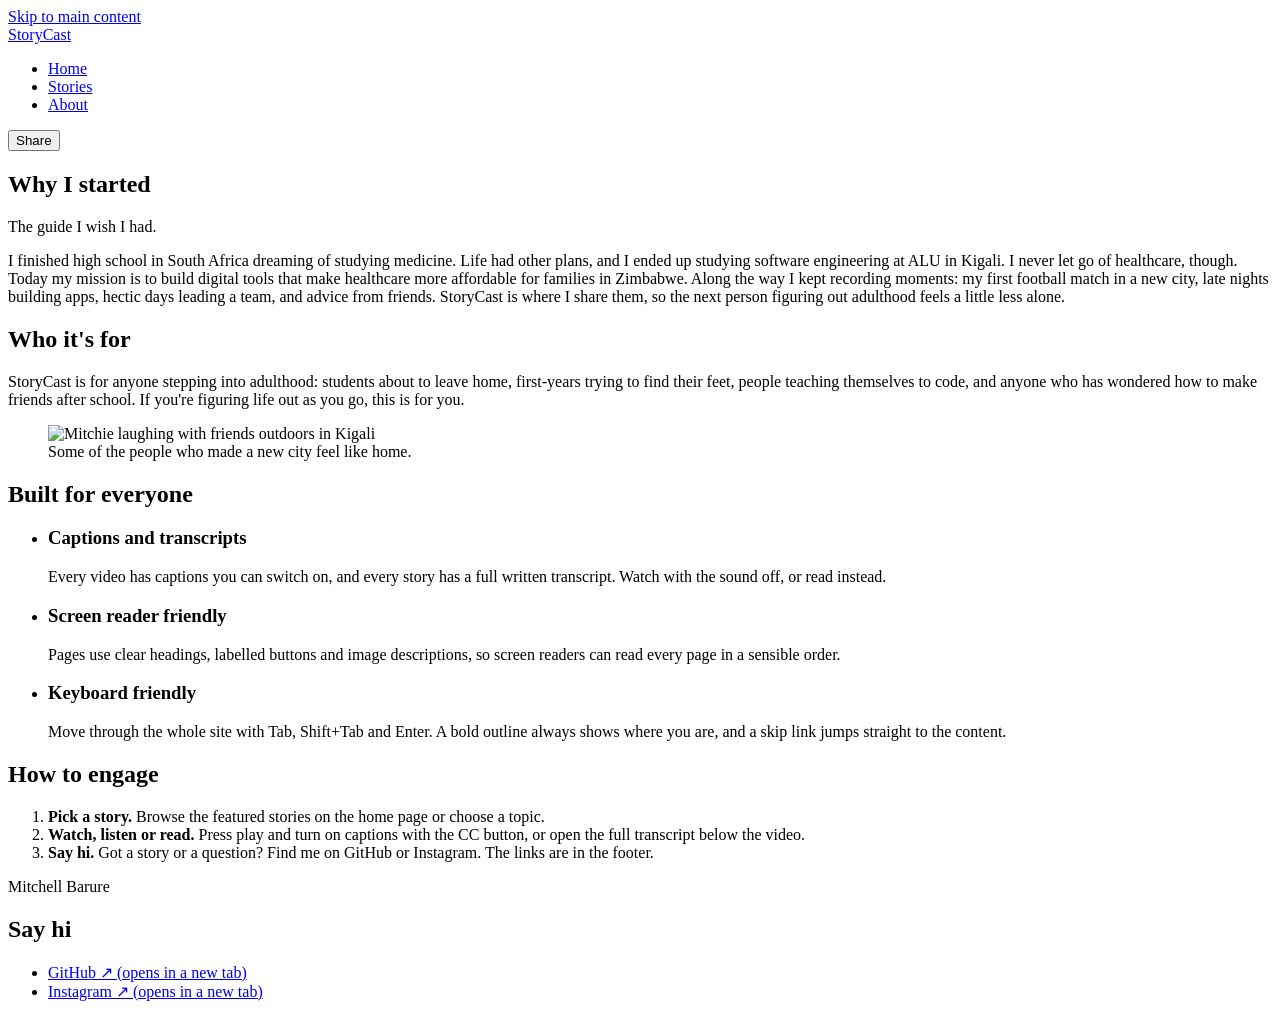
==== about.html @ 43ce634e "feat: add story content and audio story layout" ====
<!DOCTYPE html>
<html lang="en">
<head>
    <meta charset="UTF-8">
    <meta name="viewport" content="width=device-width, initial-scale=1.0">
    <meta name="description" content="Why StoryCast exists, who it's for, and how it's built so everyone can watch, read and listen.">
    <title>About | StoryCast</title>
    <link rel="stylesheet" href="css/main.css">
    <script src="js/main.js" defer></script>
</head>
<body>

    <!-- First focusable element: lets keyboard users jump past the nav -->
    <a class="skip-link" href="#main">Skip to main content</a>

    <header class="site-header">
        <!-- Swap the text for <img src="assets/images/logo.svg" alt="StoryCast"> when the logo is ready -->
        <a class="logo" href="index.html">StoryCast</a>

        <nav aria-label="Main">
            <ul class="nav-list">
                <li><a href="index.html">Home</a></li>
                <li><a href="story.html">Stories</a></li>
                <li><a href="about.html" aria-current="page">About</a></li>
            </ul>
        </nav>

        <!-- Hook for main.js: Web Share API, falling back to copying the link -->
        <button type="button" class="btn btn-share" data-share>Share</button>
        <!-- main.js writes "Link copied" etc. here so screen readers announce it -->
        <p class="visually-hidden" role="status" data-share-status></p>
    </header>

    <main id="main" tabindex="-1">

        <section class="about-intro" aria-labelledby="about-title">
            <h1 id="about-title">Why I started</h1>
            <p class="tagline">The guide I wish I had.</p>
            <p>I finished high school in South Africa dreaming of studying medicine. Life had other plans, and I ended up studying software engineering at ALU in Kigali. I never let go of healthcare, though. Today my mission is to build digital tools that make healthcare more affordable for families in Zimbabwe. Along the way I kept recording moments: my first football match in a new city, late nights building apps, hectic days leading a team, and advice from friends. StoryCast is where I share them, so the next person figuring out adulthood feels a little less alone.</p>
        </section>

        <section class="audience" aria-labelledby="audience-title">
            <div class="audience-text">
                <h2 id="audience-title">Who it's for</h2>
                <p>StoryCast is for anyone stepping into adulthood: students about to leave home, first-years trying to find their feet, people teaching themselves to code, and anyone who has wondered how to make friends after school. If you're figuring life out as you go, this is for you.</p>
            </div>
            <figure class="audience-photo">
                <!-- TODO: update alt to describe the real photo -->
                <img src="assets/images/group-photo.jpg" alt="Mitchie laughing with friends outdoors in Kigali">
                <figcaption>Some of the people who made a new city feel like home.</figcaption>
            </figure>
        </section>

        <section class="accessibility" aria-labelledby="access-title">
            <h2 id="access-title">Built for everyone</h2>
            <ul class="feature-list">
                <li class="feature-card">
                    <span class="feature-icon" aria-hidden="true"></span>
                    <h3>Captions and transcripts</h3>
                    <p>Every video has captions you can switch on, and every story has a full written transcript. Watch with the sound off, or read instead.</p>
                </li>
                <li class="feature-card">
                    <span class="feature-icon" aria-hidden="true"></span>
                    <h3>Screen reader friendly</h3>
                    <p>Pages use clear headings, labelled buttons and image descriptions, so screen readers can read every page in a sensible order.</p>
                </li>
                <li class="feature-card">
                    <span class="feature-icon" aria-hidden="true"></span>
                    <h3>Keyboard friendly</h3>
                    <p>Move through the whole site with Tab, Shift+Tab and Enter. A bold outline always shows where you are, and a skip link jumps straight to the content.</p>
                </li>
            </ul>
        </section>

        <section class="engage" aria-labelledby="engage-title">
            <h2 id="engage-title">How to engage</h2>
            <ol class="steps">
                <li><strong>Pick a story.</strong> Browse the featured stories on the home page or choose a topic.</li>
                <li><strong>Watch, listen or read.</strong> Press play and turn on captions with the CC button, or open the full transcript below the video.</li>
                <li><strong>Say hi.</strong> Got a story or a question? Find me on GitHub or Instagram. The links are in the footer.</li>
            </ol>
        </section>

    </main>

    <footer class="site-footer">
        <p class="footer-name">Mitchell Barure</p>
        <div class="socials">
            <h2 class="socials-title">Say hi</h2>
            <!-- TODO: add my real profile URLs -->
            <ul class="socials-list">
                <li>
                    <a href="https://github.com/" target="_blank" rel="noopener noreferrer">
                        <span class="social-icon" aria-hidden="true"></span>
                        GitHub
                        <span aria-hidden="true">&nearr;</span>
                        <span class="visually-hidden">(opens in a new tab)</span>
                    </a>
                </li>
                <li>
                    <a href="https://instagram.com/" target="_blank" rel="noopener noreferrer">
                        <span class="social-icon" aria-hidden="true"></span>
                        Instagram
                        <span aria-hidden="true">&nearr;</span>
                        <span class="visually-hidden">(opens in a new tab)</span>
                    </a>
                </li>
            </ul>
        </div>
    </footer>

</body>
</html>
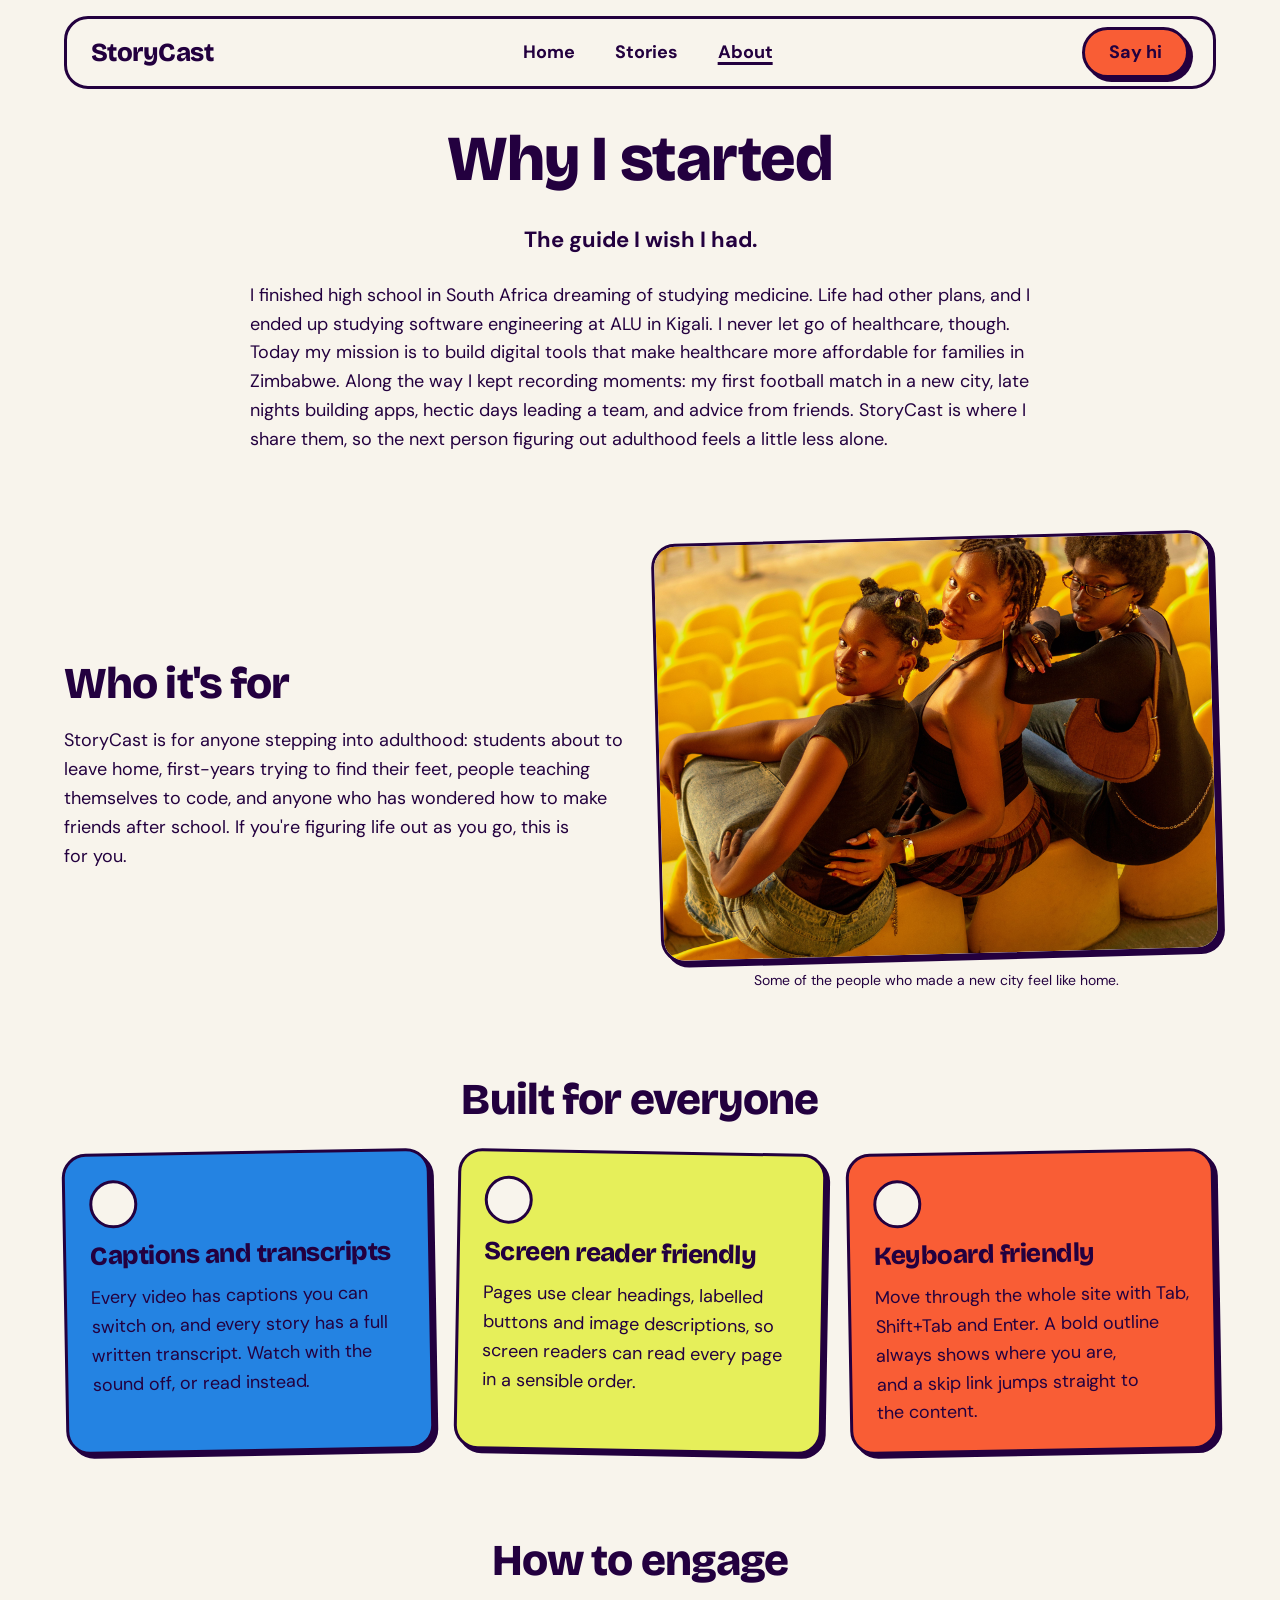
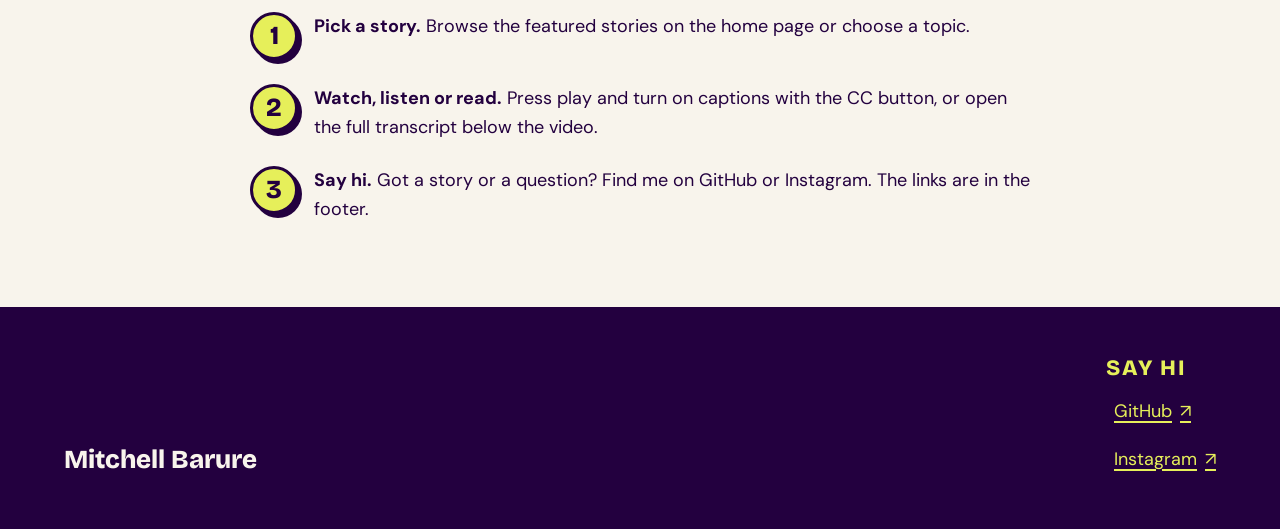
==== commit ea82fa0f: "efactor: simplify header, carousel and transcript without extra JS" ====
--- a/about.html
+++ b/about.html
@@ -5,6 +5,10 @@
     <meta name="viewport" content="width=device-width, initial-scale=1.0">
     <meta name="description" content="Why StoryCast exists, who it's for, and how it's built so everyone can watch, read and listen.">
     <title>About | StoryCast</title>
+    <!-- Fonts: Bricolage Grotesque ExtraBold (headings), DM Sans (body) -->
+    <link rel="preconnect" href="https://fonts.googleapis.com">
+    <link rel="preconnect" href="https://fonts.gstatic.com" crossorigin>
+    <link rel="stylesheet" href="https://fonts.googleapis.com/css2?family=Bricolage+Grotesque:opsz,wght@12..96,800&family=DM+Sans:ital,wght@0,400;0,700;1,400&display=swap">
     <link rel="stylesheet" href="css/main.css">
     <script src="js/main.js" defer></script>
 </head>
@@ -25,10 +29,7 @@
             </ul>
         </nav>
 
-        <!-- Hook for main.js: Web Share API, falling back to copying the link -->
-        <button type="button" class="btn btn-share" data-share>Share</button>
-        <!-- main.js writes "Link copied" etc. here so screen readers announce it -->
-        <p class="visually-hidden" role="status" data-share-status></p>
+        <a class="btn btn-say-hi" href="#say-hi">Say hi</a>
     </header>
 
     <main id="main" tabindex="-1">
@@ -85,7 +86,7 @@
 
     <footer class="site-footer">
         <p class="footer-name">Mitchell Barure</p>
-        <div class="socials">
+        <div class="socials" id="say-hi">
             <h2 class="socials-title">Say hi</h2>
             <!-- TODO: add my real profile URLs -->
             <ul class="socials-list">
--- a/css/main.css
+++ b/css/main.css
@@ -0,0 +1,766 @@
+@charset "UTF-8";
+*,
+*::before,
+*::after {
+  box-sizing: border-box;
+}
+
+body,
+h1, h2, h3, h4,
+p,
+figure,
+ul, ol {
+  margin: 0;
+}
+
+ul[class] {
+  list-style: "​";
+  padding: 0;
+}
+
+[hidden] {
+  display: none !important;
+}
+
+html {
+  color-scheme: light;
+  -webkit-text-size-adjust: 100%;
+  text-size-adjust: 100%;
+}
+
+body {
+  min-height: 100vh;
+  background-color: #F8F4EC;
+  color: #23003F;
+  font-family: "DM Sans", system-ui, sans-serif;
+  font-size: clamp(1rem, 0.95rem + 0.25vw, 1.125rem);
+  font-weight: 400;
+  line-height: 1.6;
+}
+
+h1, h2, h3, h4 {
+  font-family: "Bricolage Grotesque", system-ui, sans-serif;
+  font-weight: 800;
+  line-height: 1.2;
+  letter-spacing: -0.02em;
+  text-wrap: balance;
+}
+
+h1 {
+  font-size: clamp(2.25rem, 1.6rem + 3.25vw, 4rem);
+}
+
+h2 {
+  font-size: clamp(1.75rem, 1.4rem + 1.75vw, 2.75rem);
+}
+
+h3 {
+  font-size: clamp(1.25rem, 1.1rem + 0.75vw, 1.625rem);
+}
+
+p {
+  text-wrap: pretty;
+}
+
+strong {
+  font-weight: 700;
+}
+
+a {
+  color: inherit;
+  text-decoration: underline;
+  text-decoration-thickness: 2px;
+  text-underline-offset: 0.2em;
+}
+a:hover {
+  text-decoration-thickness: 3px;
+}
+
+::selection {
+  background-color: #E6EF5A;
+  color: #23003F;
+}
+
+img,
+video,
+svg {
+  display: block;
+  max-width: 100%;
+  height: auto;
+}
+
+audio {
+  display: block;
+  width: 100%;
+}
+
+button,
+input,
+select,
+textarea {
+  font: inherit;
+  color: inherit;
+}
+
+button {
+  cursor: pointer;
+}
+
+:focus-visible {
+  outline: 3px solid #23003F;
+  outline-offset: 3px;
+}
+
+.site-footer :focus-visible,
+.hero :focus-visible {
+  outline-color: #E6EF5A;
+}
+
+[tabindex="-1"]:focus {
+  outline: none;
+}
+
+.visually-hidden {
+  position: absolute;
+  width: 1px;
+  height: 1px;
+  padding: 0;
+  margin: -1px;
+  overflow: hidden;
+  clip: rect(0 0 0 0);
+  white-space: nowrap;
+  border: 0;
+}
+
+.skip-link {
+  position: absolute;
+  top: 0.5rem;
+  left: clamp(1rem, 0.5rem + 2.5vw, 2rem);
+  z-index: 100;
+  padding: 0.5rem 1rem;
+  background-color: #E6EF5A;
+  color: #23003F;
+  font-weight: 700;
+  border: 3px solid #23003F;
+  border-radius: 0.5rem;
+  transform: translateY(-200%);
+}
+.skip-link:focus {
+  transform: translateY(0);
+}
+
+@media (prefers-reduced-motion: no-preference) {
+  html {
+    scroll-behavior: smooth;
+  }
+  .skip-link {
+    transition: transform 0.15s ease-out;
+  }
+}
+@media (prefers-reduced-motion: reduce) {
+  *,
+  *::before,
+  *::after {
+    animation-duration: 0.01ms !important;
+    animation-iteration-count: 1 !important;
+    transition-duration: 0.01ms !important;
+  }
+}
+main, .site-header {
+  width: min(100% - 2 * clamp(1rem, 0.5rem + 2.5vw, 2rem), 72rem);
+  margin-inline: auto;
+}
+
+body {
+  display: flex;
+  flex-direction: column;
+}
+
+main {
+  flex: 1 0 auto;
+}
+
+.site-header {
+  display: grid;
+  grid-template-columns: 1fr auto;
+  grid-template-areas: "logo share" "nav  nav";
+  align-items: center;
+  gap: 0.5rem 1rem;
+  margin-top: 1rem;
+  padding: 0.5rem 1rem;
+  background-color: #F8F4EC;
+  border: 3px solid #23003F;
+  border-radius: 1.5rem;
+}
+@media (min-width: 48em) {
+  .site-header {
+    grid-template-columns: auto 1fr auto;
+    grid-template-areas: "logo nav share";
+    padding-inline: 1.5rem;
+  }
+}
+.site-header .logo {
+  grid-area: logo;
+}
+.site-header nav {
+  grid-area: nav;
+}
+.site-header .btn-say-hi {
+  grid-area: share;
+}
+
+.logo {
+  display: inline-flex;
+  align-items: center;
+  min-height: 2.75rem;
+  font-family: "Bricolage Grotesque", system-ui, sans-serif;
+  font-weight: 800;
+  font-size: clamp(1.25rem, 1.1rem + 0.75vw, 1.625rem);
+  letter-spacing: -0.02em;
+  text-decoration: none;
+}
+
+.nav-list {
+  display: flex;
+  flex-wrap: wrap;
+  justify-content: center;
+  gap: 0.25rem 1rem;
+}
+.nav-list a {
+  display: inline-flex;
+  align-items: center;
+  min-height: 2.75rem;
+  padding-inline: 0.75rem;
+  font-weight: 700;
+  text-decoration: none;
+}
+.nav-list a:hover {
+  text-decoration: underline;
+  text-decoration-thickness: 2px;
+}
+.nav-list a[aria-current=page] {
+  text-decoration: underline;
+  text-decoration-thickness: 3px;
+}
+
+main {
+  display: grid;
+  grid-template-columns: minmax(0, 1fr);
+  gap: clamp(3rem, 2rem + 4vw, 6rem);
+  padding-block: 2rem clamp(3rem, 2rem + 4vw, 6rem);
+}
+
+.featured,
+.topics,
+.about-intro,
+.accessibility,
+.engage,
+.transcript,
+.related {
+  display: flex;
+  flex-direction: column;
+  gap: 1.5rem;
+}
+
+.hero {
+  position: relative;
+  isolation: isolate;
+  display: grid;
+  place-items: center;
+  min-height: clamp(26rem, 60vh, 40rem);
+  padding: 3rem clamp(1rem, 0.5rem + 2.5vw, 2rem);
+  overflow: hidden;
+  background-color: #23003F;
+  color: #F8F4EC;
+  text-align: center;
+  border: 3px solid #23003F;
+  border-radius: 1.5rem;
+}
+.hero::after {
+  content: "";
+  position: absolute;
+  inset: 0;
+  z-index: -1;
+  background-color: rgba(35, 0, 63, 0.85);
+}
+
+.hero-image {
+  position: absolute;
+  inset: 0;
+  z-index: -2;
+  width: 100%;
+  height: 100%;
+  object-fit: cover;
+}
+
+.hero-content {
+  display: flex;
+  flex-direction: column;
+  align-items: center;
+  gap: 1.5rem;
+  max-width: 50rem;
+}
+.hero-content h1 {
+  color: #E6EF5A;
+  font-size: clamp(2.75rem, 1.5rem + 6vw, 6rem);
+  line-height: 1.05;
+}
+
+.hero-subtitle {
+  max-width: 65ch;
+  font-size: clamp(1.125rem, 1rem + 0.5vw, 1.375rem);
+}
+
+.about-intro {
+  align-items: center;
+  max-width: 65ch;
+  margin-inline: auto;
+}
+.about-intro h1,
+.about-intro .tagline {
+  text-align: center;
+}
+
+.tagline {
+  font-size: clamp(1.125rem, 1rem + 0.5vw, 1.375rem);
+  font-weight: 700;
+}
+
+.audience {
+  display: grid;
+  gap: 2rem;
+  align-items: center;
+}
+@media (min-width: 48em) {
+  .audience {
+    grid-template-columns: 1fr 1fr;
+  }
+}
+
+.audience-text {
+  display: flex;
+  flex-direction: column;
+  gap: 1rem;
+}
+
+.accessibility > h2,
+.engage > h2 {
+  text-align: center;
+}
+
+.feature-list {
+  display: grid;
+  grid-template-columns: repeat(auto-fit, minmax(min(100%, 16rem), 1fr));
+  gap: 1.5rem;
+}
+
+@media (min-width: 64em) {
+  .story-layout {
+    grid-template-columns: minmax(0, 1fr) minmax(16rem, 22rem);
+    align-items: start;
+    gap: 3rem;
+  }
+}
+
+.story {
+  display: flex;
+  flex-direction: column;
+  gap: 1.5rem;
+}
+
+.story-header {
+  display: flex;
+  flex-wrap: wrap;
+  justify-content: space-between;
+  align-items: baseline;
+  gap: 0.5rem 1.5rem;
+}
+
+.story-description {
+  max-width: 65ch;
+  font-size: clamp(1.125rem, 1rem + 0.5vw, 1.375rem);
+}
+
+.related-list {
+  display: grid;
+  grid-template-columns: repeat(auto-fill, minmax(min(100%, 14rem), 1fr));
+  gap: 1.5rem;
+}
+@media (min-width: 64em) {
+  .related-list {
+    grid-template-columns: 1fr;
+  }
+}
+
+.site-footer {
+  display: flex;
+  flex-wrap: wrap;
+  justify-content: space-between;
+  align-items: flex-end;
+  gap: 1.5rem;
+  padding-block: 3rem;
+  padding-inline: max(clamp(1rem, 0.5rem + 2.5vw, 2rem), (100% - 72rem) / 2);
+  background-color: #23003F;
+  color: #F8F4EC;
+}
+.site-footer a {
+  color: #E6EF5A;
+}
+
+.footer-name {
+  font-family: "Bricolage Grotesque", system-ui, sans-serif;
+  font-weight: 800;
+  font-size: clamp(1.25rem, 1.1rem + 0.75vw, 1.625rem);
+}
+
+.socials {
+  display: flex;
+  flex-direction: column;
+  gap: 0.5rem;
+}
+
+.socials-title {
+  color: #E6EF5A;
+  font-size: clamp(1.125rem, 1rem + 0.5vw, 1.375rem);
+  text-transform: uppercase;
+  letter-spacing: 0.08em;
+}
+
+.socials-list {
+  display: flex;
+  flex-direction: column;
+  gap: 0.25rem;
+}
+.socials-list a {
+  display: inline-flex;
+  align-items: center;
+  gap: 0.5rem;
+  min-height: 2.75rem;
+}
+
+.btn {
+  display: inline-flex;
+  align-items: center;
+  justify-content: center;
+  gap: 0.5rem;
+  min-height: 2.75rem;
+  padding: 0.5rem 1.5rem;
+  background-color: #F95D35;
+  color: #23003F;
+  font-weight: 700;
+  text-decoration: none;
+  border: 3px solid #23003F;
+  border-radius: 999px;
+  box-shadow: 4px 4px 0 #23003F;
+}
+@media (prefers-reduced-motion: no-preference) {
+  .btn {
+    transition: transform 0.15s ease-out, box-shadow 0.15s ease-out;
+  }
+}
+.btn:hover {
+  transform: translate(-2px, -2px);
+  box-shadow: 8px 8px 0 #23003F;
+}
+.btn:active {
+  transform: translate(2px, 2px);
+  box-shadow: none;
+}
+
+.btn-primary {
+  padding-inline: 2rem;
+  font-size: clamp(1.125rem, 1rem + 0.5vw, 1.375rem);
+}
+
+.hero .btn {
+  box-shadow: 4px 4px 0 #E6EF5A;
+}
+.hero .btn:hover {
+  box-shadow: 8px 8px 0 #E6EF5A;
+}
+
+.story-card {
+  position: relative;
+  display: flex;
+  flex-direction: column;
+  gap: 0.5rem;
+  height: 100%;
+  padding: 1rem;
+  background-color: #F8F4EC;
+  border: 3px solid #23003F;
+  border-radius: 1rem;
+  box-shadow: 4px 4px 0 #23003F;
+}
+@media (prefers-reduced-motion: no-preference) {
+  .story-card {
+    transition: transform 0.15s ease-out, box-shadow 0.15s ease-out;
+  }
+}
+.story-card:hover {
+  transform: translate(-2px, -2px);
+  box-shadow: 8px 8px 0 #23003F;
+}
+.story-card:active {
+  transform: translate(2px, 2px);
+  box-shadow: none;
+}
+.story-card img {
+  width: 100%;
+  aspect-ratio: 16/9;
+  object-fit: cover;
+  background-color: rgba(35, 0, 63, 0.12);
+  border: 3px solid #23003F;
+  border-radius: 0.5rem;
+}
+
+li:nth-child(4n+1) > .story-card {
+  background-color: #2483E2;
+}
+
+li:nth-child(4n+2) > .story-card {
+  background-color: #E6EF5A;
+}
+
+li:nth-child(4n+3) > .story-card {
+  background-color: #F95D35;
+}
+
+li:nth-child(4n+4) > .story-card {
+  background-color: #F7BAD8;
+}
+
+.story-card-title {
+  font-size: clamp(1.125rem, 1rem + 0.5vw, 1.375rem);
+}
+.story-card-title a {
+  text-decoration: none;
+}
+.story-card-title a::after {
+  content: "";
+  position: absolute;
+  inset: 0;
+  border-radius: inherit;
+}
+
+@supports selector(:has(*)) {
+  .story-card-title a:focus-visible {
+    outline: none;
+  }
+  .story-card:has(a:focus-visible) {
+    outline: 3px solid #23003F;
+    outline-offset: 3px;
+  }
+}
+.story-card-meta,
+.story-meta {
+  display: flex;
+  flex-wrap: wrap;
+  align-items: center;
+  gap: 0.25rem 0.5rem;
+  font-size: 0.875rem;
+  font-weight: 700;
+}
+
+.story-card-location {
+  font-size: 0.875rem;
+}
+
+.story-card-format {
+  display: inline-block;
+  padding: 0.1em 0.5rem;
+  background-color: #F8F4EC;
+  color: #23003F;
+  font-size: 0.75rem;
+  font-weight: 700;
+  text-transform: uppercase;
+  letter-spacing: 0.08em;
+  border: 2px solid #23003F;
+  border-radius: 999px;
+}
+
+.story-meta .story-card-format {
+  background-color: #E6EF5A;
+}
+
+.carousel-track {
+  display: grid;
+  grid-auto-flow: column;
+  grid-auto-columns: min(85%, 20rem);
+  gap: 1.5rem;
+  overflow-x: auto;
+  scroll-snap-type: x mandatory;
+  padding: 0.5rem 0.5rem 1.5rem;
+  margin-inline: -0.5rem;
+}
+.carousel-track > li {
+  scroll-snap-align: start;
+}
+
+.topic-list {
+  display: flex;
+  flex-wrap: wrap;
+  gap: 1rem;
+}
+
+.topic-chip {
+  display: inline-flex;
+  align-items: center;
+  min-height: 2.75rem;
+  padding: 0.5rem 1.5rem;
+  color: #23003F;
+  font-weight: 700;
+  text-decoration: none;
+  border: 3px solid #23003F;
+  border-radius: 999px;
+  box-shadow: 4px 4px 0 #23003F;
+}
+@media (prefers-reduced-motion: no-preference) {
+  .topic-chip {
+    transition: transform 0.15s ease-out, box-shadow 0.15s ease-out;
+  }
+}
+.topic-chip:hover {
+  transform: translate(-2px, -2px);
+  box-shadow: 8px 8px 0 #23003F;
+}
+.topic-chip:active {
+  transform: translate(2px, 2px);
+  box-shadow: none;
+}
+
+.topic-list > li:nth-child(4n+1) .topic-chip {
+  background-color: #2483E2;
+}
+
+.topic-list > li:nth-child(4n+2) .topic-chip {
+  background-color: #E6EF5A;
+}
+
+.topic-list > li:nth-child(4n+3) .topic-chip {
+  background-color: #F95D35;
+}
+
+.topic-list > li:nth-child(4n+4) .topic-chip {
+  background-color: #F7BAD8;
+}
+
+.feature-card {
+  display: flex;
+  flex-direction: column;
+  gap: 0.75rem;
+  padding: 1.5rem;
+  border: 3px solid #23003F;
+  border-radius: 1.5rem;
+  box-shadow: 4px 4px 0 #23003F;
+}
+.feature-card:nth-child(odd) {
+  transform: rotate(-1deg);
+}
+.feature-card:nth-child(even) {
+  transform: rotate(1deg);
+}
+
+.feature-list > .feature-card:nth-child(4n+1) {
+  background-color: #2483E2;
+}
+
+.feature-list > .feature-card:nth-child(4n+2) {
+  background-color: #E6EF5A;
+}
+
+.feature-list > .feature-card:nth-child(4n+3) {
+  background-color: #F95D35;
+}
+
+.feature-list > .feature-card:nth-child(4n+4) {
+  background-color: #F7BAD8;
+}
+
+.feature-icon {
+  display: block;
+  width: 3rem;
+  height: 3rem;
+  background-color: #F8F4EC;
+  border: 3px solid #23003F;
+  border-radius: 50%;
+}
+
+.steps {
+  display: grid;
+  gap: 1.5rem;
+  max-width: 65ch;
+  margin-inline: auto;
+  padding: 0;
+  list-style: "​";
+  counter-reset: step;
+}
+.steps li {
+  position: relative;
+  min-height: 3rem;
+  padding-left: 4rem;
+  counter-increment: step;
+}
+.steps li::before {
+  content: counter(step);
+  position: absolute;
+  top: 0;
+  left: 0;
+  display: grid;
+  place-items: center;
+  width: 3rem;
+  height: 3rem;
+  background-color: #E6EF5A;
+  color: #23003F;
+  font-family: "Bricolage Grotesque", system-ui, sans-serif;
+  font-weight: 800;
+  font-size: clamp(1.25rem, 1.1rem + 0.75vw, 1.625rem);
+  border: 3px solid #23003F;
+  border-radius: 50%;
+  box-shadow: 4px 4px 0 #23003F;
+}
+
+.audience-photo {
+  display: flex;
+  flex-direction: column;
+  gap: 0.75rem;
+}
+.audience-photo img {
+  width: 100%;
+  aspect-ratio: 4/3;
+  object-fit: cover;
+  background-color: #F7BAD8;
+  border: 3px solid #23003F;
+  border-radius: 1.5rem;
+  box-shadow: 4px 4px 0 #23003F;
+  transform: rotate(-1.5deg);
+}
+.audience-photo figcaption {
+  font-size: 0.875rem;
+  text-align: center;
+}
+
+.story-video video,
+.story-cover {
+  width: 100%;
+  background-color: #23003F;
+  border: 3px solid #23003F;
+  border-radius: 1.5rem;
+  box-shadow: 4px 4px 0 #23003F;
+}
+
+.story-video video {
+  max-height: 80vh;
+  object-fit: contain;
+}
+
+.story-cover {
+  aspect-ratio: 16/9;
+  object-fit: cover;
+  background-color: #F7BAD8;
+}
+
+.story-audio {
+  display: flex;
+  flex-direction: column;
+  gap: 1rem;
+}
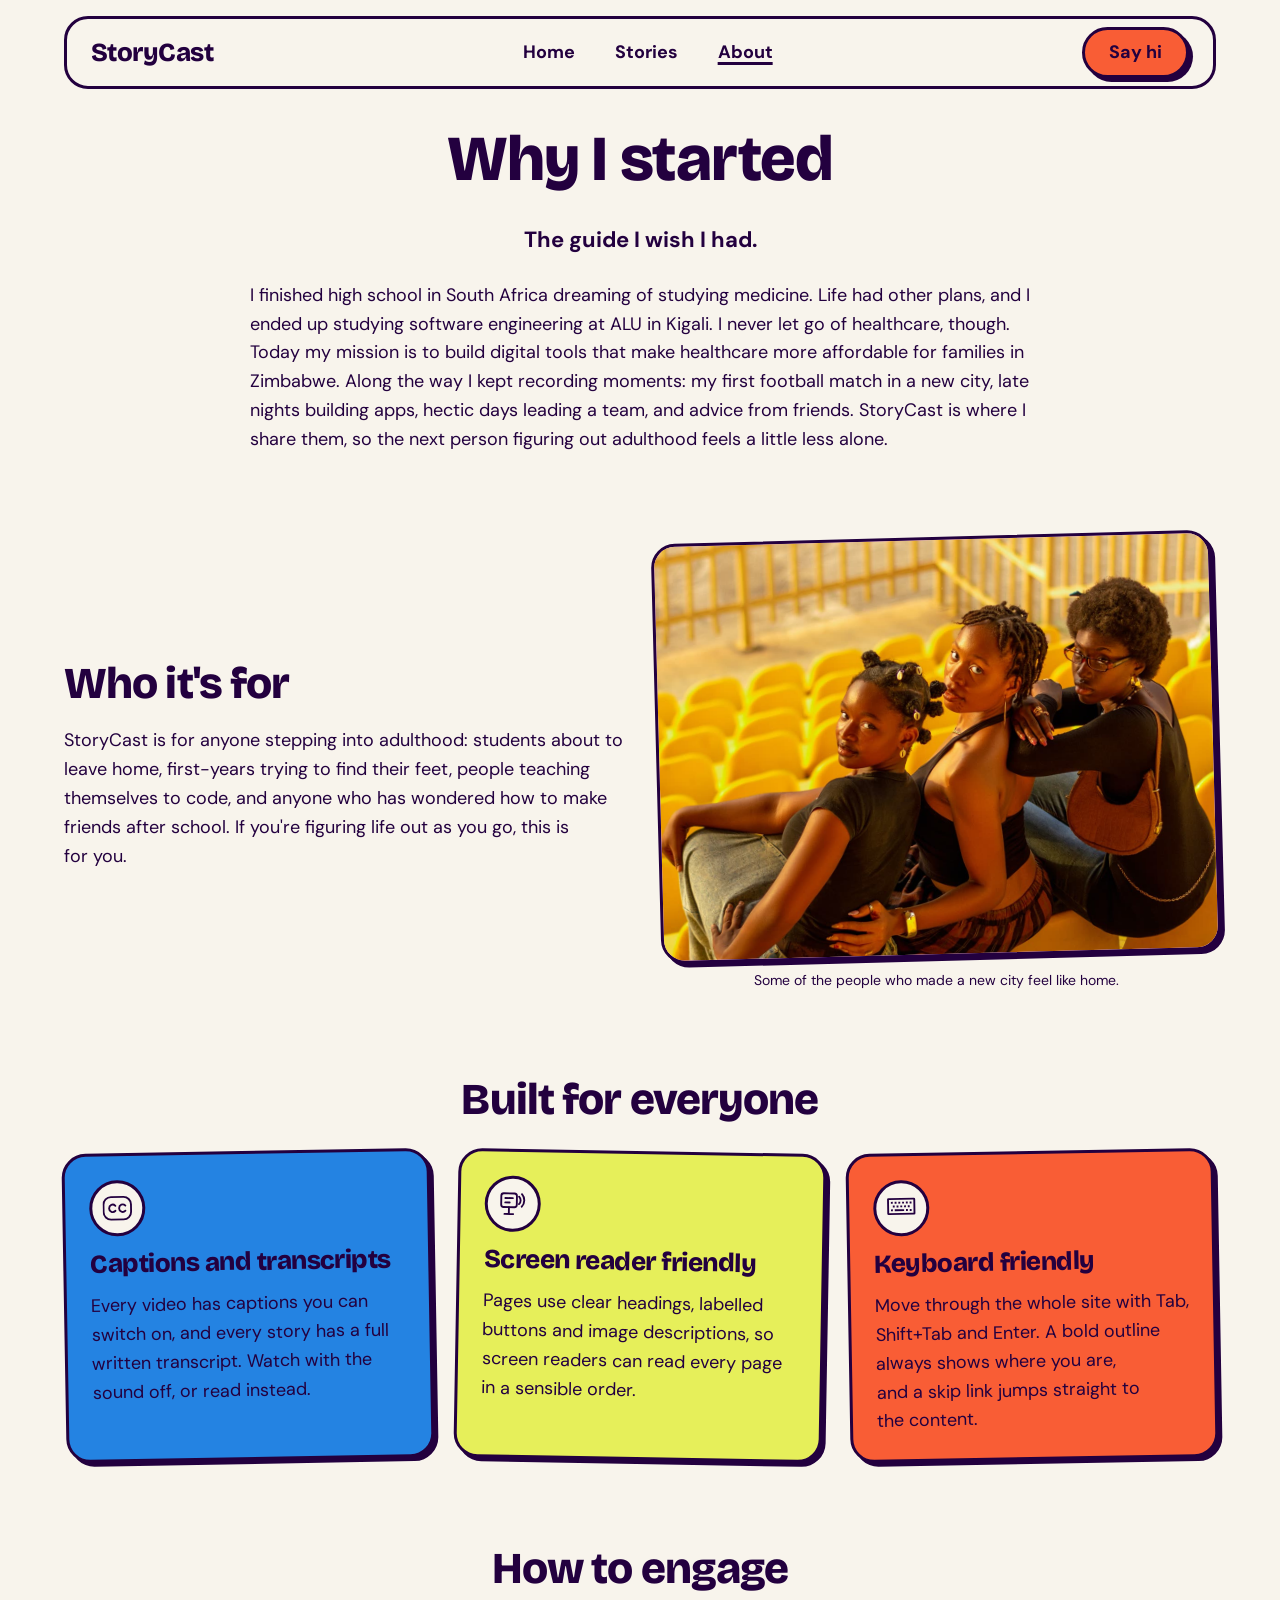
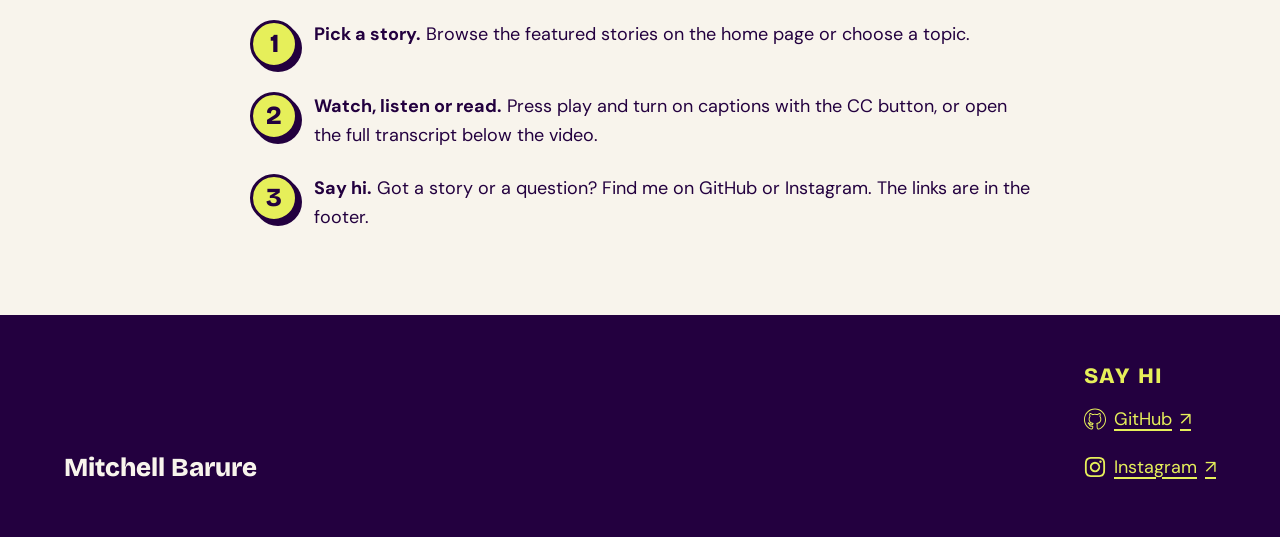
==== commit 3a316491: "feat: add icons to topic cards, accessibility cards and footer" ====
--- a/about.html
+++ b/about.html
@@ -46,8 +46,7 @@
                 <p>StoryCast is for anyone stepping into adulthood: students about to leave home, first-years trying to find their feet, people teaching themselves to code, and anyone who has wondered how to make friends after school. If you're figuring life out as you go, this is for you.</p>
             </div>
             <figure class="audience-photo">
-                <!-- TODO: update alt to describe the real photo -->
-                <img src="assets/images/group-photo.jpg" alt="Mitchie laughing with friends outdoors in Kigali">
+                <img src="assets/images/group-photo.jpg" alt="Three friends sitting close together on bright yellow stadium seats, looking back over their shoulders at the camera">
                 <figcaption>Some of the people who made a new city feel like home.</figcaption>
             </figure>
         </section>
@@ -56,17 +55,17 @@
             <h2 id="access-title">Built for everyone</h2>
             <ul class="feature-list">
                 <li class="feature-card">
-                    <span class="feature-icon" aria-hidden="true"></span>
+                    <span class="feature-icon icon-captions" aria-hidden="true"></span>
                     <h3>Captions and transcripts</h3>
                     <p>Every video has captions you can switch on, and every story has a full written transcript. Watch with the sound off, or read instead.</p>
                 </li>
                 <li class="feature-card">
-                    <span class="feature-icon" aria-hidden="true"></span>
+                    <span class="feature-icon icon-screen-reader" aria-hidden="true"></span>
                     <h3>Screen reader friendly</h3>
                     <p>Pages use clear headings, labelled buttons and image descriptions, so screen readers can read every page in a sensible order.</p>
                 </li>
                 <li class="feature-card">
-                    <span class="feature-icon" aria-hidden="true"></span>
+                    <span class="feature-icon icon-keyboard" aria-hidden="true"></span>
                     <h3>Keyboard friendly</h3>
                     <p>Move through the whole site with Tab, Shift+Tab and Enter. A bold outline always shows where you are, and a skip link jumps straight to the content.</p>
                 </li>
@@ -88,19 +87,18 @@
         <p class="footer-name">Mitchell Barure</p>
         <div class="socials" id="say-hi">
             <h2 class="socials-title">Say hi</h2>
-            <!-- TODO: add my real profile URLs -->
             <ul class="socials-list">
                 <li>
-                    <a href="https://github.com/" target="_blank" rel="noopener noreferrer">
-                        <span class="social-icon" aria-hidden="true"></span>
+                    <a href="https://github.com/MitchellBarure" target="_blank" rel="noopener noreferrer">
+                        <span class="social-icon icon-github" aria-hidden="true"></span>
                         GitHub
                         <span aria-hidden="true">&nearr;</span>
                         <span class="visually-hidden">(opens in a new tab)</span>
                     </a>
                 </li>
                 <li>
-                    <a href="https://instagram.com/" target="_blank" rel="noopener noreferrer">
-                        <span class="social-icon" aria-hidden="true"></span>
+                    <a href="https://www.instagram.com/" target="_blank" rel="noopener noreferrer">
+                        <span class="social-icon icon-instagram" aria-hidden="true"></span>
                         Instagram
                         <span aria-hidden="true">&nearr;</span>
                         <span class="visually-hidden">(opens in a new tab)</span>
--- a/css/main.css
+++ b/css/main.css
@@ -25,7 +25,8 @@
 html {
   color-scheme: light;
   -webkit-text-size-adjust: 100%;
-  text-size-adjust: 100%;
+  -moz-text-size-adjust: 100%;
+       text-size-adjust: 100%;
 }
 
 body {
@@ -74,6 +75,11 @@
 }
 a:hover {
   text-decoration-thickness: 3px;
+}
+
+::-moz-selection {
+  background-color: #E6EF5A;
+  color: #23003F;
 }
 
 ::selection {
@@ -166,7 +172,7 @@
     transition-duration: 0.01ms !important;
   }
 }
-main, .site-header {
+.story-layout, main:not(.story-layout) > *, .site-header {
   width: min(100% - 2 * clamp(1rem, 0.5rem + 2.5vw, 2rem), 72rem);
   margin-inline: auto;
 }
@@ -250,6 +256,11 @@
   padding-block: 2rem clamp(3rem, 2rem + 4vw, 6rem);
 }
 
+main > .hero {
+  width: 100%;
+  margin-inline: 0;
+}
+
 .featured,
 .topics,
 .about-intro,
@@ -262,6 +273,34 @@
   gap: 1.5rem;
 }
 
+.home .site-header {
+  position: absolute;
+  top: 1rem;
+  right: 0;
+  left: 0;
+  z-index: 10;
+  margin-top: 0;
+  box-shadow: 4px 4px 0 #23003F;
+}
+.home main {
+  padding-top: 0;
+}
+.home .hero {
+  min-height: 100vh;
+  min-height: 100svh;
+  padding-top: 13rem;
+}
+@media (min-width: 24em) {
+  .home .hero {
+    padding-top: 10rem;
+  }
+}
+@media (min-width: 48em) {
+  .home .hero {
+    padding-top: 8rem;
+  }
+}
+
 .hero {
   position: relative;
   isolation: isolate;
@@ -273,8 +312,6 @@
   background-color: #23003F;
   color: #F8F4EC;
   text-align: center;
-  border: 3px solid #23003F;
-  border-radius: 1.5rem;
 }
 .hero::after {
   content: "";
@@ -290,7 +327,8 @@
   z-index: -2;
   width: 100%;
   height: 100%;
-  object-fit: cover;
+  -o-object-fit: cover;
+     object-fit: cover;
 }
 
 .hero-content {
@@ -507,7 +545,8 @@
 .story-card img {
   width: 100%;
   aspect-ratio: 16/9;
-  object-fit: cover;
+  -o-object-fit: cover;
+     object-fit: cover;
   background-color: rgba(35, 0, 63, 0.12);
   border: 3px solid #23003F;
   border-radius: 0.5rem;
@@ -543,10 +582,12 @@
 }
 
 @supports selector(:has(*)) {
-  .story-card-title a:focus-visible {
+  .story-card-title a:focus-visible,
+  .topic-card-title a:focus-visible {
     outline: none;
   }
-  .story-card:has(a:focus-visible) {
+  .story-card:has(a:focus-visible),
+  .topic-card:has(a:focus-visible) {
     outline: 3px solid #23003F;
     outline-offset: 3px;
   }
@@ -597,51 +638,68 @@
 }
 
 .topic-list {
-  display: flex;
-  flex-wrap: wrap;
-  gap: 1rem;
-}
-
-.topic-chip {
-  display: inline-flex;
-  align-items: center;
-  min-height: 2.75rem;
-  padding: 0.5rem 1.5rem;
-  color: #23003F;
-  font-weight: 700;
-  text-decoration: none;
-  border: 3px solid #23003F;
-  border-radius: 999px;
+  display: grid;
+  grid-template-columns: repeat(auto-fit, minmax(min(100%, 14rem), 1fr));
+  gap: 1.5rem;
+}
+
+.topic-card {
+  position: relative;
+  display: flex;
+  flex-direction: column;
+  gap: 0.75rem;
+  height: 100%;
+  padding: 1.5rem;
+  border: 3px solid #23003F;
+  border-radius: 1.5rem;
   box-shadow: 4px 4px 0 #23003F;
 }
 @media (prefers-reduced-motion: no-preference) {
-  .topic-chip {
+  .topic-card {
     transition: transform 0.15s ease-out, box-shadow 0.15s ease-out;
   }
 }
-.topic-chip:hover {
+.topic-card:hover {
   transform: translate(-2px, -2px);
   box-shadow: 8px 8px 0 #23003F;
 }
-.topic-chip:active {
+.topic-card:active {
   transform: translate(2px, 2px);
   box-shadow: none;
 }
 
-.topic-list > li:nth-child(4n+1) .topic-chip {
+.topic-list > li:nth-child(4n+2) > .topic-card {
   background-color: #2483E2;
 }
 
-.topic-list > li:nth-child(4n+2) .topic-chip {
+.topic-list > li:nth-child(4n+3) > .topic-card {
   background-color: #E6EF5A;
 }
 
-.topic-list > li:nth-child(4n+3) .topic-chip {
+.topic-list > li:nth-child(4n+4) > .topic-card {
   background-color: #F95D35;
 }
 
-.topic-list > li:nth-child(4n+4) .topic-chip {
+.topic-list > li:nth-child(4n+1) > .topic-card {
   background-color: #F7BAD8;
+}
+
+.topic-card-title {
+  font-size: clamp(1.25rem, 1.1rem + 0.75vw, 1.625rem);
+}
+.topic-card-title a {
+  text-decoration: none;
+}
+.topic-card-title a::after {
+  content: "";
+  position: absolute;
+  inset: 0;
+  border-radius: inherit;
+}
+
+.topic-card-story {
+  font-size: 0.875rem;
+  font-weight: 700;
 }
 
 .feature-card {
@@ -676,13 +734,100 @@
   background-color: #F7BAD8;
 }
 
+.topic-icon,
 .feature-icon {
-  display: block;
-  width: 3rem;
-  height: 3rem;
+  display: grid;
+  place-items: center;
+  width: 3.5rem;
+  height: 3.5rem;
   background-color: #F8F4EC;
   border: 3px solid #23003F;
   border-radius: 50%;
+}
+.topic-icon::before,
+.feature-icon::before {
+  content: "";
+  width: 60%;
+  height: 60%;
+  background-color: #23003F;
+  -webkit-mask-repeat: no-repeat;
+          mask-repeat: no-repeat;
+  -webkit-mask-position: center;
+          mask-position: center;
+  -webkit-mask-size: contain;
+          mask-size: contain;
+}
+@media (forced-colors: active) {
+  .topic-icon::before,
+  .feature-icon::before {
+    forced-color-adjust: none;
+    background-color: CanvasText;
+  }
+}
+
+.icon-abroad::before {
+  -webkit-mask-image: url("../assets/icons/topic-abroad.svg");
+          mask-image: url("../assets/icons/topic-abroad.svg");
+}
+
+.icon-uni::before {
+  -webkit-mask-image: url("../assets/icons/topic-uni.svg");
+          mask-image: url("../assets/icons/topic-uni.svg");
+}
+
+.icon-code::before {
+  -webkit-mask-image: url("../assets/icons/topic-code.svg");
+          mask-image: url("../assets/icons/topic-code.svg");
+}
+
+.icon-friends::before {
+  -webkit-mask-image: url("../assets/icons/topic-friends.svg");
+          mask-image: url("../assets/icons/topic-friends.svg");
+}
+
+.icon-captions::before {
+  -webkit-mask-image: url("../assets/icons/feature-captions.svg");
+          mask-image: url("../assets/icons/feature-captions.svg");
+}
+
+.icon-screen-reader::before {
+  -webkit-mask-image: url("../assets/icons/feature-screen-reader.svg");
+          mask-image: url("../assets/icons/feature-screen-reader.svg");
+}
+
+.icon-keyboard::before {
+  -webkit-mask-image: url("../assets/icons/feature-keyboard.svg");
+          mask-image: url("../assets/icons/feature-keyboard.svg");
+}
+
+.social-icon {
+  display: inline-block;
+  flex-shrink: 0;
+  width: 1.25em;
+  height: 1.25em;
+  background-color: currentColor;
+  -webkit-mask-repeat: no-repeat;
+          mask-repeat: no-repeat;
+  -webkit-mask-position: center;
+          mask-position: center;
+  -webkit-mask-size: contain;
+          mask-size: contain;
+}
+@media (forced-colors: active) {
+  .social-icon {
+    forced-color-adjust: none;
+    background-color: LinkText;
+  }
+}
+
+.social-icon.icon-github {
+  -webkit-mask-image: url("../assets/icons/icon-github.svg");
+          mask-image: url("../assets/icons/icon-github.svg");
+}
+
+.social-icon.icon-instagram {
+  -webkit-mask-image: url("../assets/icons/icon-instagram.svg");
+          mask-image: url("../assets/icons/icon-instagram.svg");
 }
 
 .steps {
@@ -727,7 +872,10 @@
 .audience-photo img {
   width: 100%;
   aspect-ratio: 4/3;
-  object-fit: cover;
+  -o-object-fit: cover;
+     object-fit: cover;
+  -o-object-position: 50% 30%;
+     object-position: 50% 30%;
   background-color: #F7BAD8;
   border: 3px solid #23003F;
   border-radius: 1.5rem;
@@ -750,12 +898,14 @@
 
 .story-video video {
   max-height: 80vh;
-  object-fit: contain;
+  -o-object-fit: contain;
+     object-fit: contain;
 }
 
 .story-cover {
   aspect-ratio: 16/9;
-  object-fit: cover;
+  -o-object-fit: cover;
+     object-fit: cover;
   background-color: #F7BAD8;
 }
 
@@ -763,4 +913,4 @@
   display: flex;
   flex-direction: column;
   gap: 1rem;
-}
+}
